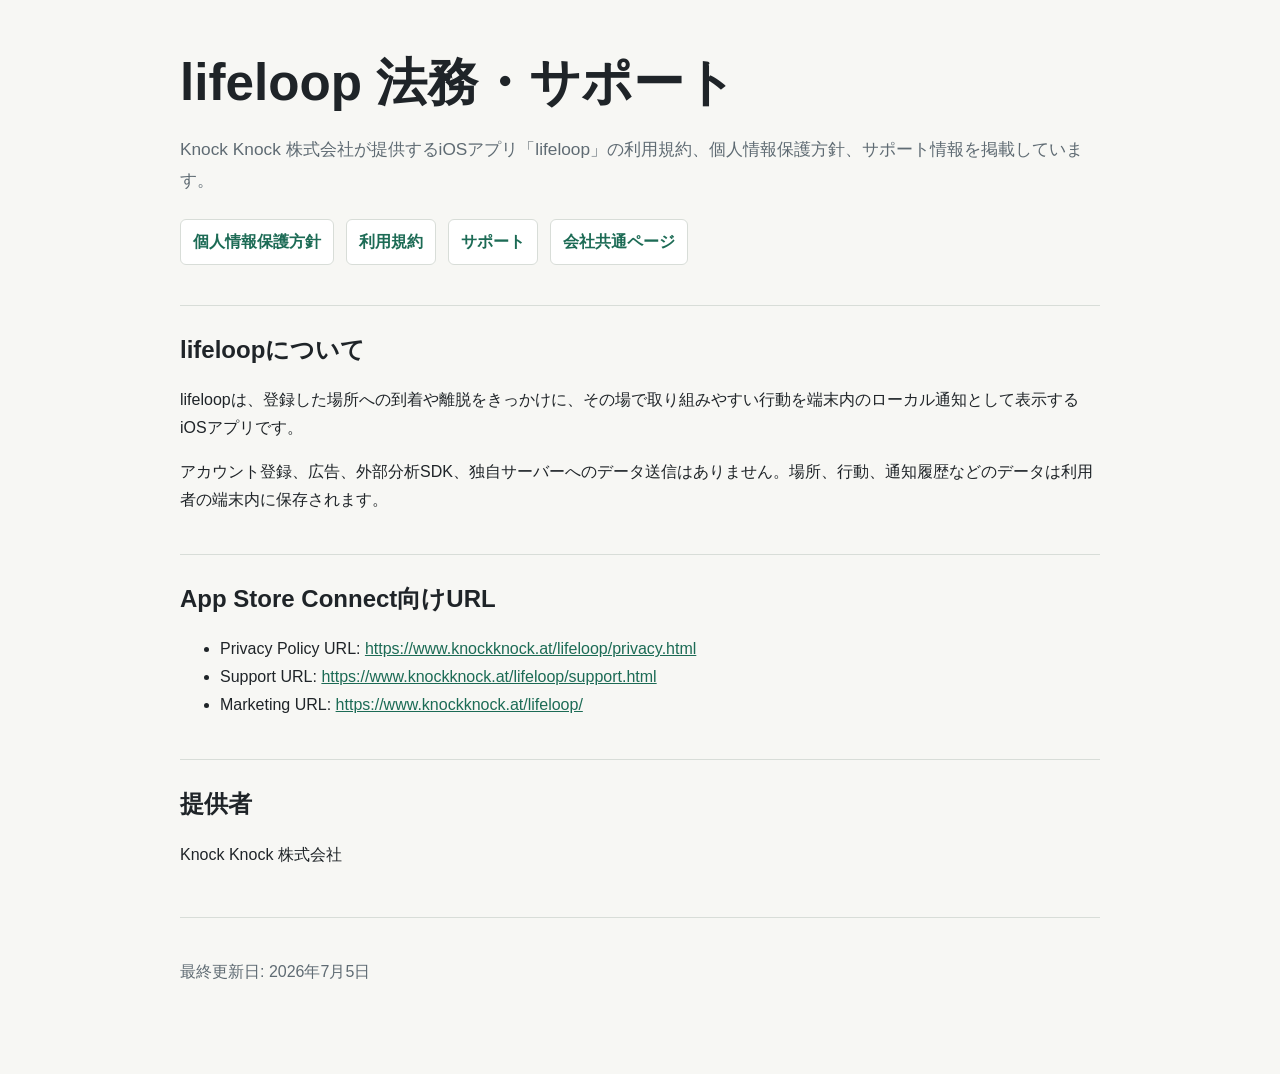
==== docs/lifeloop/index.html @ 72b38f8c "Update public documentation URLs" ====
<!doctype html>
<html lang="ja">
<head>
  <meta charset="utf-8">
  <meta name="viewport" content="width=device-width, initial-scale=1">
  <title>lifeloop 法務・サポート | Knock Knock 株式会社</title>
  <link rel="stylesheet" href="../styles.css">
</head>
<body>
  <main>
    <h1>lifeloop 法務・サポート</h1>
    <p class="lead">Knock Knock 株式会社が提供するiOSアプリ「lifeloop」の利用規約、個人情報保護方針、サポート情報を掲載しています。</p>

    <nav aria-label="lifeloop 公開文書">
      <a href="privacy.html">個人情報保護方針</a>
      <a href="terms.html">利用規約</a>
      <a href="support.html">サポート</a>
      <a href="../">会社共通ページ</a>
    </nav>

    <section>
      <h2>lifeloopについて</h2>
      <p>lifeloopは、登録した場所への到着や離脱をきっかけに、その場で取り組みやすい行動を端末内のローカル通知として表示するiOSアプリです。</p>
      <p>アカウント登録、広告、外部分析SDK、独自サーバーへのデータ送信はありません。場所、行動、通知履歴などのデータは利用者の端末内に保存されます。</p>
    </section>

    <section>
      <h2>App Store Connect向けURL</h2>
      <ul>
        <li>Privacy Policy URL: <a href="privacy.html">https://www.knockknock.at/lifeloop/privacy.html</a></li>
        <li>Support URL: <a href="support.html">https://www.knockknock.at/lifeloop/support.html</a></li>
        <li>Marketing URL: <a href="./">https://www.knockknock.at/lifeloop/</a></li>
      </ul>
    </section>

    <section>
      <h2>提供者</h2>
      <p>Knock Knock 株式会社</p>
    </section>

    <footer>
      <p>最終更新日: 2026年7月5日</p>
    </footer>
  </main>
</body>
</html>
---- docs/styles.css ----
:root {
  color-scheme: light dark;
  --background: #f7f7f4;
  --surface: #ffffff;
  --text: #1f2428;
  --muted: #5f6b73;
  --line: #d8ddd8;
  --accent: #1c6b55;
}

* {
  box-sizing: border-box;
}

body {
  margin: 0;
  background: var(--background);
  color: var(--text);
  font-family: -apple-system, BlinkMacSystemFont, "Hiragino Sans", "Yu Gothic", sans-serif;
  line-height: 1.75;
}

main {
  width: min(920px, calc(100% - 32px));
  margin: 0 auto;
  padding: 48px 0 72px;
}

nav {
  display: flex;
  flex-wrap: wrap;
  gap: 12px;
  margin: 24px 0 36px;
}

nav a,
.button-link {
  border: 1px solid var(--line);
  border-radius: 6px;
  padding: 8px 12px;
  background: var(--surface);
  color: var(--accent);
  text-decoration: none;
  font-weight: 600;
}

h1,
h2,
h3 {
  line-height: 1.35;
}

h1 {
  margin: 0 0 8px;
  font-size: clamp(2rem, 4vw, 3.2rem);
}

h2 {
  margin-top: 40px;
  border-top: 1px solid var(--line);
  padding-top: 28px;
}

p,
li {
  font-size: 1rem;
}

.lead {
  color: var(--muted);
  font-size: 1.08rem;
}

.notice {
  border-left: 4px solid var(--accent);
  background: var(--surface);
  padding: 14px 16px;
  margin: 28px 0;
}

.meta {
  color: var(--muted);
  margin: 0 0 20px;
}

footer {
  margin-top: 48px;
  border-top: 1px solid var(--line);
  padding-top: 24px;
  color: var(--muted);
  font-size: 0.92rem;
}

a {
  color: var(--accent);
}

@media (prefers-color-scheme: dark) {
  :root {
    --background: #151817;
    --surface: #202624;
    --text: #eef2ef;
    --muted: #a9b5ad;
    --line: #39423e;
    --accent: #7fd0b1;
  }
}
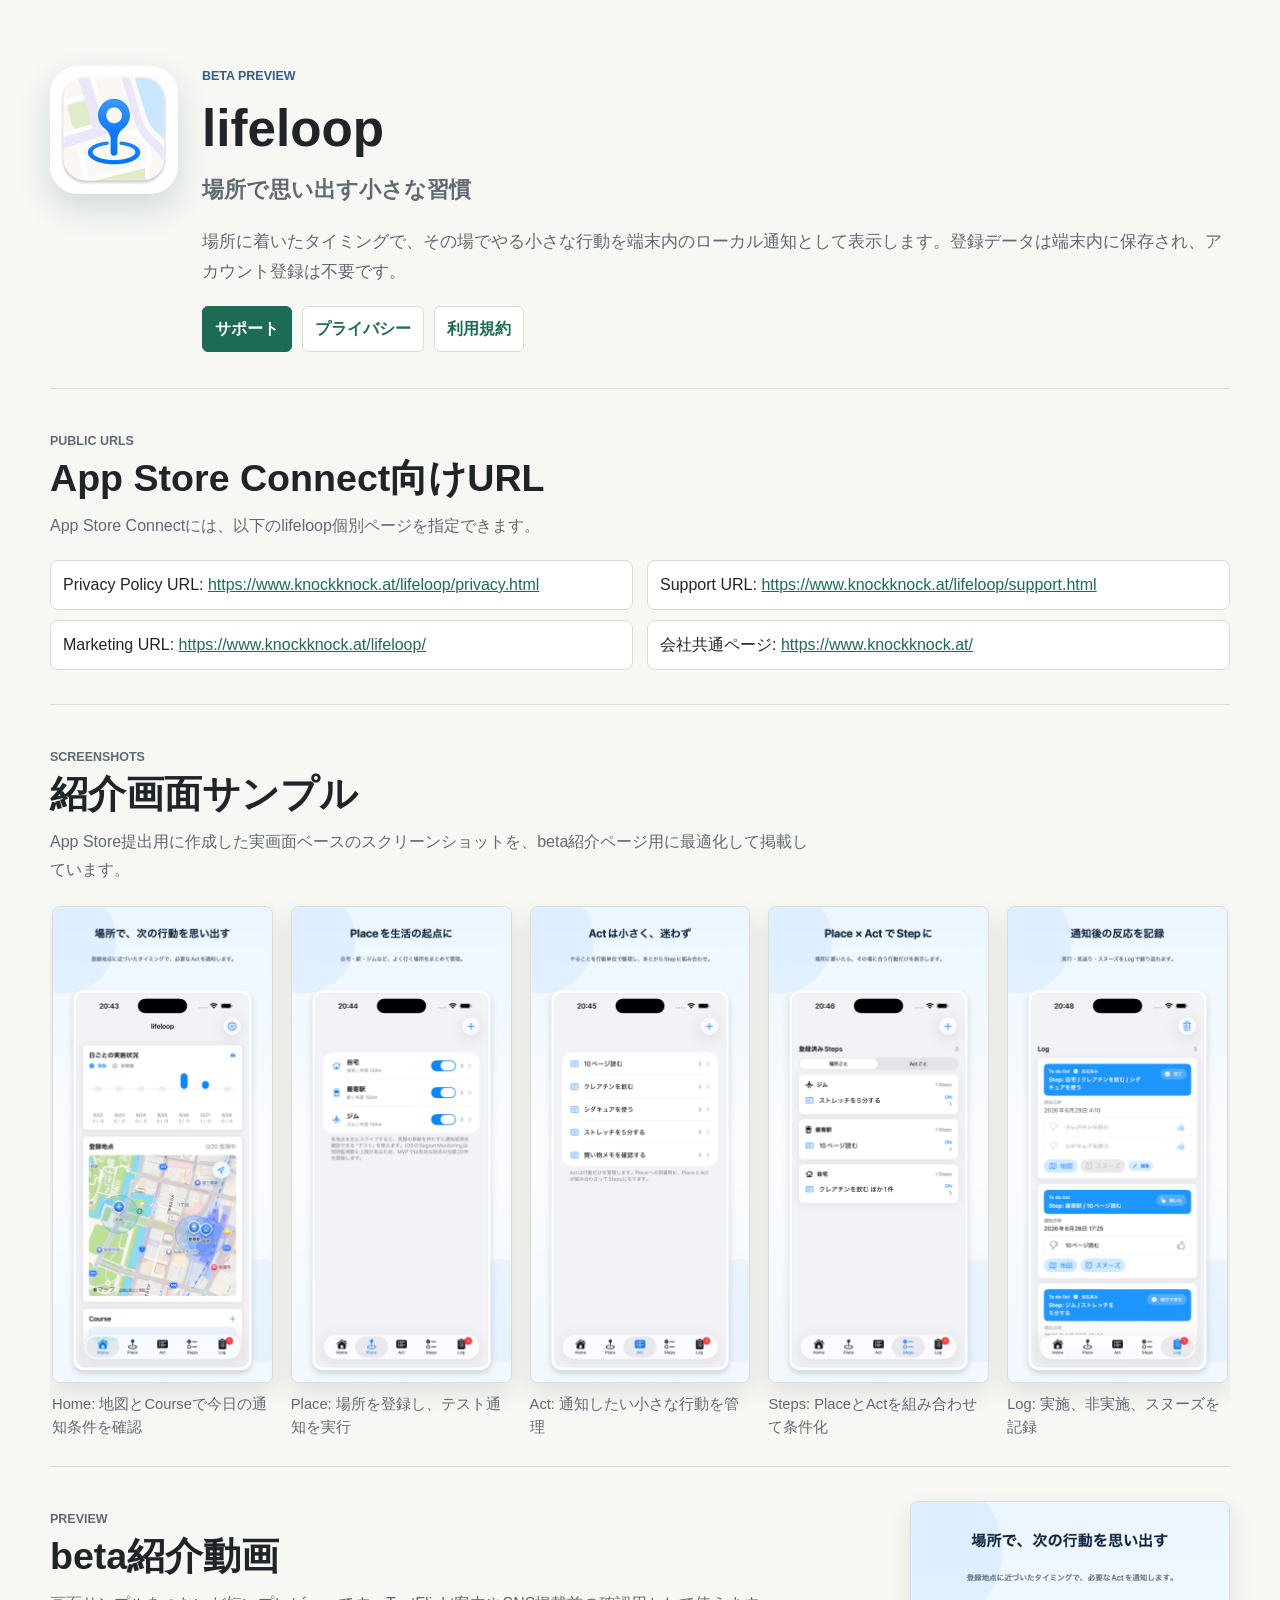
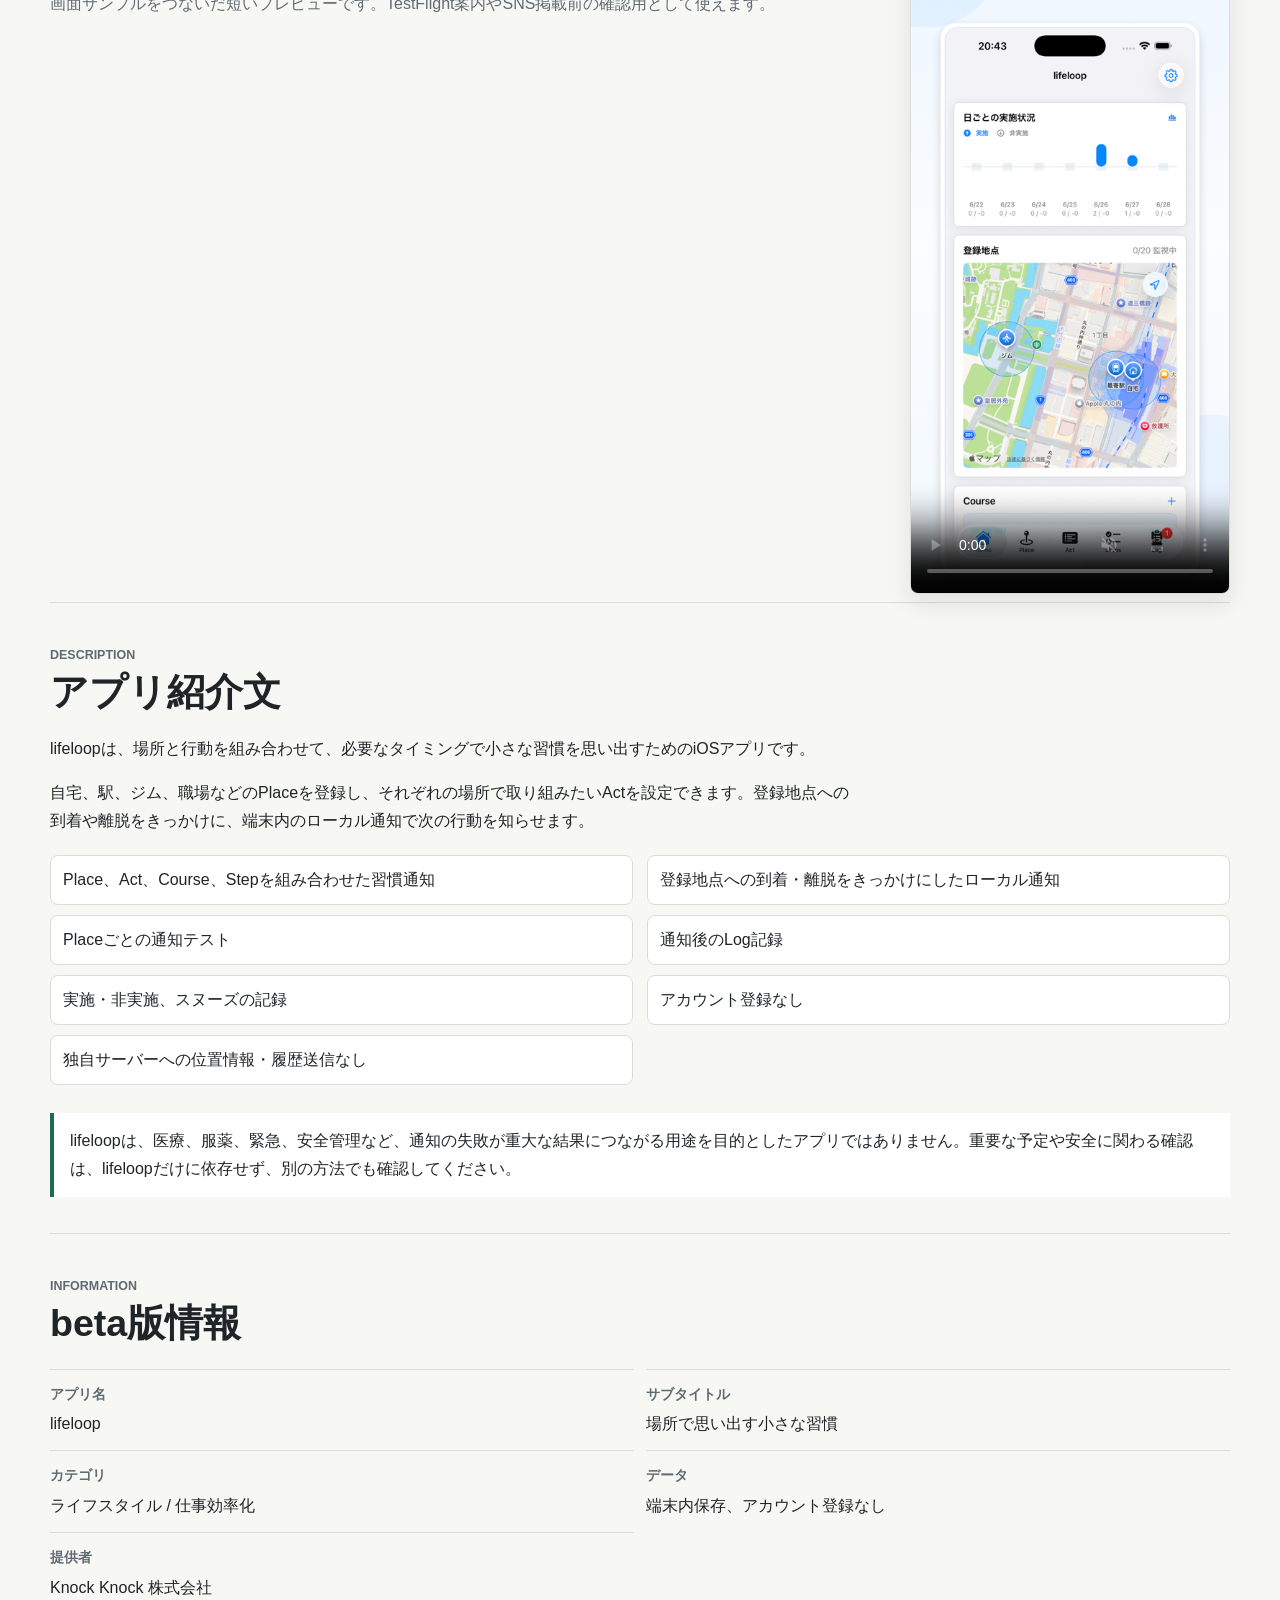
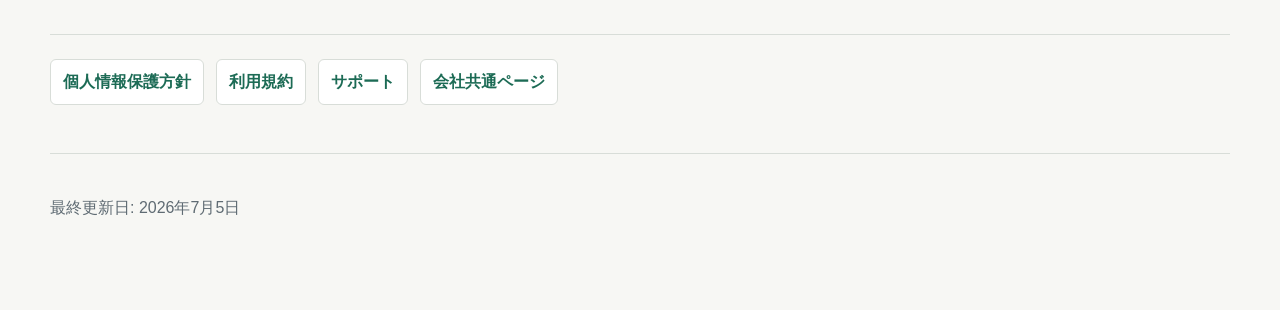
==== commit 76cfbc67: "Add lifeloop public preview assets" ====
--- a/docs/lifeloop/index.html
+++ b/docs/lifeloop/index.html
@@ -3,40 +3,138 @@
 <head>
   <meta charset="utf-8">
   <meta name="viewport" content="width=device-width, initial-scale=1">
-  <title>lifeloop 法務・サポート | Knock Knock 株式会社</title>
+  <title>lifeloop beta | 場所で思い出す小さな習慣</title>
+  <meta name="description" content="lifeloop betaは、場所と行動を組み合わせて、必要なタイミングで小さな習慣をローカル通知するiOSアプリです。">
   <link rel="stylesheet" href="../styles.css">
 </head>
 <body>
-  <main>
-    <h1>lifeloop 法務・サポート</h1>
-    <p class="lead">Knock Knock 株式会社が提供するiOSアプリ「lifeloop」の利用規約、個人情報保護方針、サポート情報を掲載しています。</p>
+  <main class="product-page">
+    <header class="product-hero" aria-labelledby="app-title">
+      <img class="app-icon" src="assets/app-icon.png" width="128" height="128" alt="lifeloop app icon">
+      <div class="product-heading">
+        <p class="eyebrow">Beta Preview</p>
+        <h1 id="app-title">lifeloop</h1>
+        <p class="subtitle">場所で思い出す小さな習慣</p>
+        <p class="lead">場所に着いたタイミングで、その場でやる小さな行動を端末内のローカル通知として表示します。登録データは端末内に保存され、アカウント登録は不要です。</p>
+        <div class="hero-actions" aria-label="lifeloop beta links">
+          <a class="button-link primary-link" href="support.html">サポート</a>
+          <a class="button-link" href="privacy.html">プライバシー</a>
+          <a class="button-link" href="terms.html">利用規約</a>
+        </div>
+      </div>
+    </header>
 
-    <nav aria-label="lifeloop 公開文書">
+    <section class="app-store-section" aria-labelledby="urls-title">
+      <div class="section-heading">
+        <p class="eyebrow">Public URLs</p>
+        <h2 id="urls-title">App Store Connect向けURL</h2>
+        <p>App Store Connectには、以下のlifeloop個別ページを指定できます。</p>
+      </div>
+      <ul class="feature-list">
+        <li>Privacy Policy URL: <a href="privacy.html">https://www.knockknock.at/lifeloop/privacy.html</a></li>
+        <li>Support URL: <a href="support.html">https://www.knockknock.at/lifeloop/support.html</a></li>
+        <li>Marketing URL: <a href="./">https://www.knockknock.at/lifeloop/</a></li>
+        <li>会社共通ページ: <a href="../">https://www.knockknock.at/</a></li>
+      </ul>
+    </section>
+
+    <section class="app-store-section" aria-labelledby="screens-title">
+      <div class="section-heading">
+        <p class="eyebrow">Screenshots</p>
+        <h2 id="screens-title">紹介画面サンプル</h2>
+        <p>App Store提出用に作成した実画面ベースのスクリーンショットを、beta紹介ページ用に最適化して掲載しています。</p>
+      </div>
+      <div class="screenshot-strip" aria-label="lifeloop screen samples">
+        <figure>
+          <img src="assets/screens/01-home-map.png" width="442" height="960" alt="lifeloop Home screen with map and course summary">
+          <figcaption>Home: 地図とCourseで今日の通知条件を確認</figcaption>
+        </figure>
+        <figure>
+          <img src="assets/screens/02-place.png" width="442" height="960" alt="lifeloop Place list screen">
+          <figcaption>Place: 場所を登録し、テスト通知を実行</figcaption>
+        </figure>
+        <figure>
+          <img src="assets/screens/03-act.png" width="442" height="960" alt="lifeloop Act list screen">
+          <figcaption>Act: 通知したい小さな行動を管理</figcaption>
+        </figure>
+        <figure>
+          <img src="assets/screens/04-steps.png" width="442" height="960" alt="lifeloop Steps setup screen">
+          <figcaption>Steps: PlaceとActを組み合わせて条件化</figcaption>
+        </figure>
+        <figure>
+          <img src="assets/screens/05-log.png" width="442" height="960" alt="lifeloop Log response screen">
+          <figcaption>Log: 実施、非実施、スヌーズを記録</figcaption>
+        </figure>
+      </div>
+    </section>
+
+    <section class="app-store-section media-section" aria-labelledby="preview-title">
+      <div class="section-heading">
+        <p class="eyebrow">Preview</p>
+        <h2 id="preview-title">beta紹介動画</h2>
+        <p>画面サンプルをつないだ短いプレビューです。TestFlight案内やSNS掲載前の確認用として使えます。</p>
+      </div>
+      <video class="preview-video" controls muted playsinline preload="metadata" poster="assets/screens/01-home-map.png">
+        <source src="assets/lifeloop-beta-preview.mp4" type="video/mp4">
+      </video>
+    </section>
+
+    <section class="app-store-section" aria-labelledby="description-title">
+      <div class="section-heading">
+        <p class="eyebrow">Description</p>
+        <h2 id="description-title">アプリ紹介文</h2>
+      </div>
+      <div class="description-copy">
+        <p>lifeloopは、場所と行動を組み合わせて、必要なタイミングで小さな習慣を思い出すためのiOSアプリです。</p>
+        <p>自宅、駅、ジム、職場などのPlaceを登録し、それぞれの場所で取り組みたいActを設定できます。登録地点への到着や離脱をきっかけに、端末内のローカル通知で次の行動を知らせます。</p>
+      </div>
+      <ul class="feature-list">
+        <li>Place、Act、Course、Stepを組み合わせた習慣通知</li>
+        <li>登録地点への到着・離脱をきっかけにしたローカル通知</li>
+        <li>Placeごとの通知テスト</li>
+        <li>通知後のLog記録</li>
+        <li>実施・非実施、スヌーズの記録</li>
+        <li>アカウント登録なし</li>
+        <li>独自サーバーへの位置情報・履歴送信なし</li>
+      </ul>
+      <p class="notice">lifeloopは、医療、服薬、緊急、安全管理など、通知の失敗が重大な結果につながる用途を目的としたアプリではありません。重要な予定や安全に関わる確認は、lifeloopだけに依存せず、別の方法でも確認してください。</p>
+    </section>
+
+    <section class="app-store-section" aria-labelledby="details-title">
+      <div class="section-heading">
+        <p class="eyebrow">Information</p>
+        <h2 id="details-title">beta版情報</h2>
+      </div>
+      <dl class="app-details">
+        <div>
+          <dt>アプリ名</dt>
+          <dd>lifeloop</dd>
+        </div>
+        <div>
+          <dt>サブタイトル</dt>
+          <dd>場所で思い出す小さな習慣</dd>
+        </div>
+        <div>
+          <dt>カテゴリ</dt>
+          <dd>ライフスタイル / 仕事効率化</dd>
+        </div>
+        <div>
+          <dt>データ</dt>
+          <dd>端末内保存、アカウント登録なし</dd>
+        </div>
+        <div>
+          <dt>提供者</dt>
+          <dd>Knock Knock 株式会社</dd>
+        </div>
+      </dl>
+    </section>
+
+    <nav class="footer-nav" aria-label="lifeloop public documents">
       <a href="privacy.html">個人情報保護方針</a>
       <a href="terms.html">利用規約</a>
       <a href="support.html">サポート</a>
       <a href="../">会社共通ページ</a>
     </nav>
-
-    <section>
-      <h2>lifeloopについて</h2>
-      <p>lifeloopは、登録した場所への到着や離脱をきっかけに、その場で取り組みやすい行動を端末内のローカル通知として表示するiOSアプリです。</p>
-      <p>アカウント登録、広告、外部分析SDK、独自サーバーへのデータ送信はありません。場所、行動、通知履歴などのデータは利用者の端末内に保存されます。</p>
-    </section>
-
-    <section>
-      <h2>App Store Connect向けURL</h2>
-      <ul>
-        <li>Privacy Policy URL: <a href="privacy.html">https://www.knockknock.at/lifeloop/privacy.html</a></li>
-        <li>Support URL: <a href="support.html">https://www.knockknock.at/lifeloop/support.html</a></li>
-        <li>Marketing URL: <a href="./">https://www.knockknock.at/lifeloop/</a></li>
-      </ul>
-    </section>
-
-    <section>
-      <h2>提供者</h2>
-      <p>Knock Knock 株式会社</p>
-    </section>
 
     <footer>
       <p>最終更新日: 2026年7月5日</p>
--- a/docs/styles.css
+++ b/docs/styles.css
@@ -6,6 +6,9 @@
   --muted: #5f6b73;
   --line: #d8ddd8;
   --accent: #1c6b55;
+  --accent-strong: #124d3e;
+  --accent-soft: #e9f3ef;
+  --secondary: #315f87;
 }
 
 * {
@@ -95,6 +98,201 @@
   color: var(--accent);
 }
 
+.product-page {
+  width: min(1180px, calc(100% - 32px));
+}
+
+.product-page h2 {
+  margin: 0;
+  border-top: 0;
+  padding-top: 0;
+  font-size: clamp(1.55rem, 3vw, 2.35rem);
+}
+
+.product-hero {
+  display: grid;
+  grid-template-columns: 128px minmax(0, 1fr);
+  gap: 24px;
+  align-items: start;
+  padding: 18px 0 36px;
+}
+
+.app-icon {
+  width: 128px;
+  height: 128px;
+  border-radius: 28px;
+  box-shadow: 0 14px 32px rgb(28 107 85 / 18%);
+}
+
+.product-heading {
+  min-width: 0;
+}
+
+.eyebrow {
+  margin: 0 0 6px;
+  color: var(--secondary);
+  font-size: 0.78rem;
+  font-weight: 700;
+  text-transform: uppercase;
+}
+
+.subtitle {
+  margin: 0 0 14px;
+  color: var(--muted);
+  font-size: clamp(1.1rem, 2.3vw, 1.35rem);
+  font-weight: 700;
+}
+
+.hero-actions {
+  display: flex;
+  flex-wrap: wrap;
+  gap: 10px;
+  margin-top: 20px;
+}
+
+.primary-link {
+  background: var(--accent);
+  border-color: var(--accent);
+  color: #ffffff;
+}
+
+.app-store-section {
+  border-top: 1px solid var(--line);
+  padding: 34px 0 8px;
+}
+
+.section-heading {
+  max-width: 760px;
+  margin-bottom: 18px;
+}
+
+.section-heading p {
+  margin: 8px 0 0;
+  color: var(--muted);
+}
+
+.screenshot-strip {
+  display: grid;
+  grid-auto-flow: column;
+  grid-auto-columns: minmax(220px, 280px);
+  gap: 18px;
+  overflow-x: auto;
+  padding: 4px 2px 18px;
+  scroll-snap-type: x proximity;
+}
+
+.screenshot-strip figure {
+  margin: 0;
+  scroll-snap-align: start;
+}
+
+.screenshot-strip img,
+.preview-video {
+  display: block;
+  width: 100%;
+  height: auto;
+  border: 1px solid var(--line);
+  border-radius: 8px;
+  background: var(--surface);
+  box-shadow: 0 10px 24px rgb(31 36 40 / 10%);
+}
+
+.screenshot-strip figcaption {
+  min-height: 3.2em;
+  margin-top: 10px;
+  color: var(--muted);
+  font-size: 0.92rem;
+  line-height: 1.55;
+}
+
+.media-section {
+  display: grid;
+  grid-template-columns: minmax(0, 1fr) minmax(220px, 320px);
+  gap: 28px;
+  align-items: start;
+}
+
+.preview-video {
+  max-width: 320px;
+  justify-self: end;
+}
+
+.description-copy {
+  max-width: 800px;
+}
+
+.feature-list {
+  display: grid;
+  grid-template-columns: repeat(2, minmax(0, 1fr));
+  gap: 10px 14px;
+  margin: 20px 0 26px;
+  padding: 0;
+  list-style: none;
+}
+
+.feature-list li {
+  border: 1px solid var(--line);
+  border-radius: 8px;
+  background: var(--surface);
+  padding: 10px 12px;
+}
+
+.app-details {
+  display: grid;
+  grid-template-columns: repeat(2, minmax(0, 1fr));
+  gap: 12px;
+  margin: 20px 0 0;
+}
+
+.app-details div {
+  border-top: 1px solid var(--line);
+  padding-top: 12px;
+}
+
+.app-details dt {
+  color: var(--muted);
+  font-size: 0.88rem;
+  font-weight: 700;
+}
+
+.app-details dd {
+  margin: 4px 0 0;
+}
+
+.footer-nav {
+  border-top: 1px solid var(--line);
+  padding-top: 24px;
+}
+
+@media (max-width: 720px) {
+  .product-hero {
+    grid-template-columns: 82px minmax(0, 1fr);
+    gap: 14px;
+    padding-top: 8px;
+  }
+
+  .app-icon {
+    width: 82px;
+    height: 82px;
+    border-radius: 18px;
+  }
+
+  .screenshot-strip {
+    grid-auto-columns: minmax(198px, 72vw);
+  }
+
+  .media-section,
+  .feature-list,
+  .app-details {
+    grid-template-columns: 1fr;
+  }
+
+  .preview-video {
+    max-width: min(320px, 100%);
+    justify-self: start;
+  }
+}
+
 @media (prefers-color-scheme: dark) {
   :root {
     --background: #151817;
@@ -103,5 +301,12 @@
     --muted: #a9b5ad;
     --line: #39423e;
     --accent: #7fd0b1;
-  }
-}
+    --accent-strong: #9ce0ca;
+    --accent-soft: #1e312b;
+    --secondary: #9dc5ef;
+  }
+
+  .primary-link {
+    color: #10201b;
+  }
+}
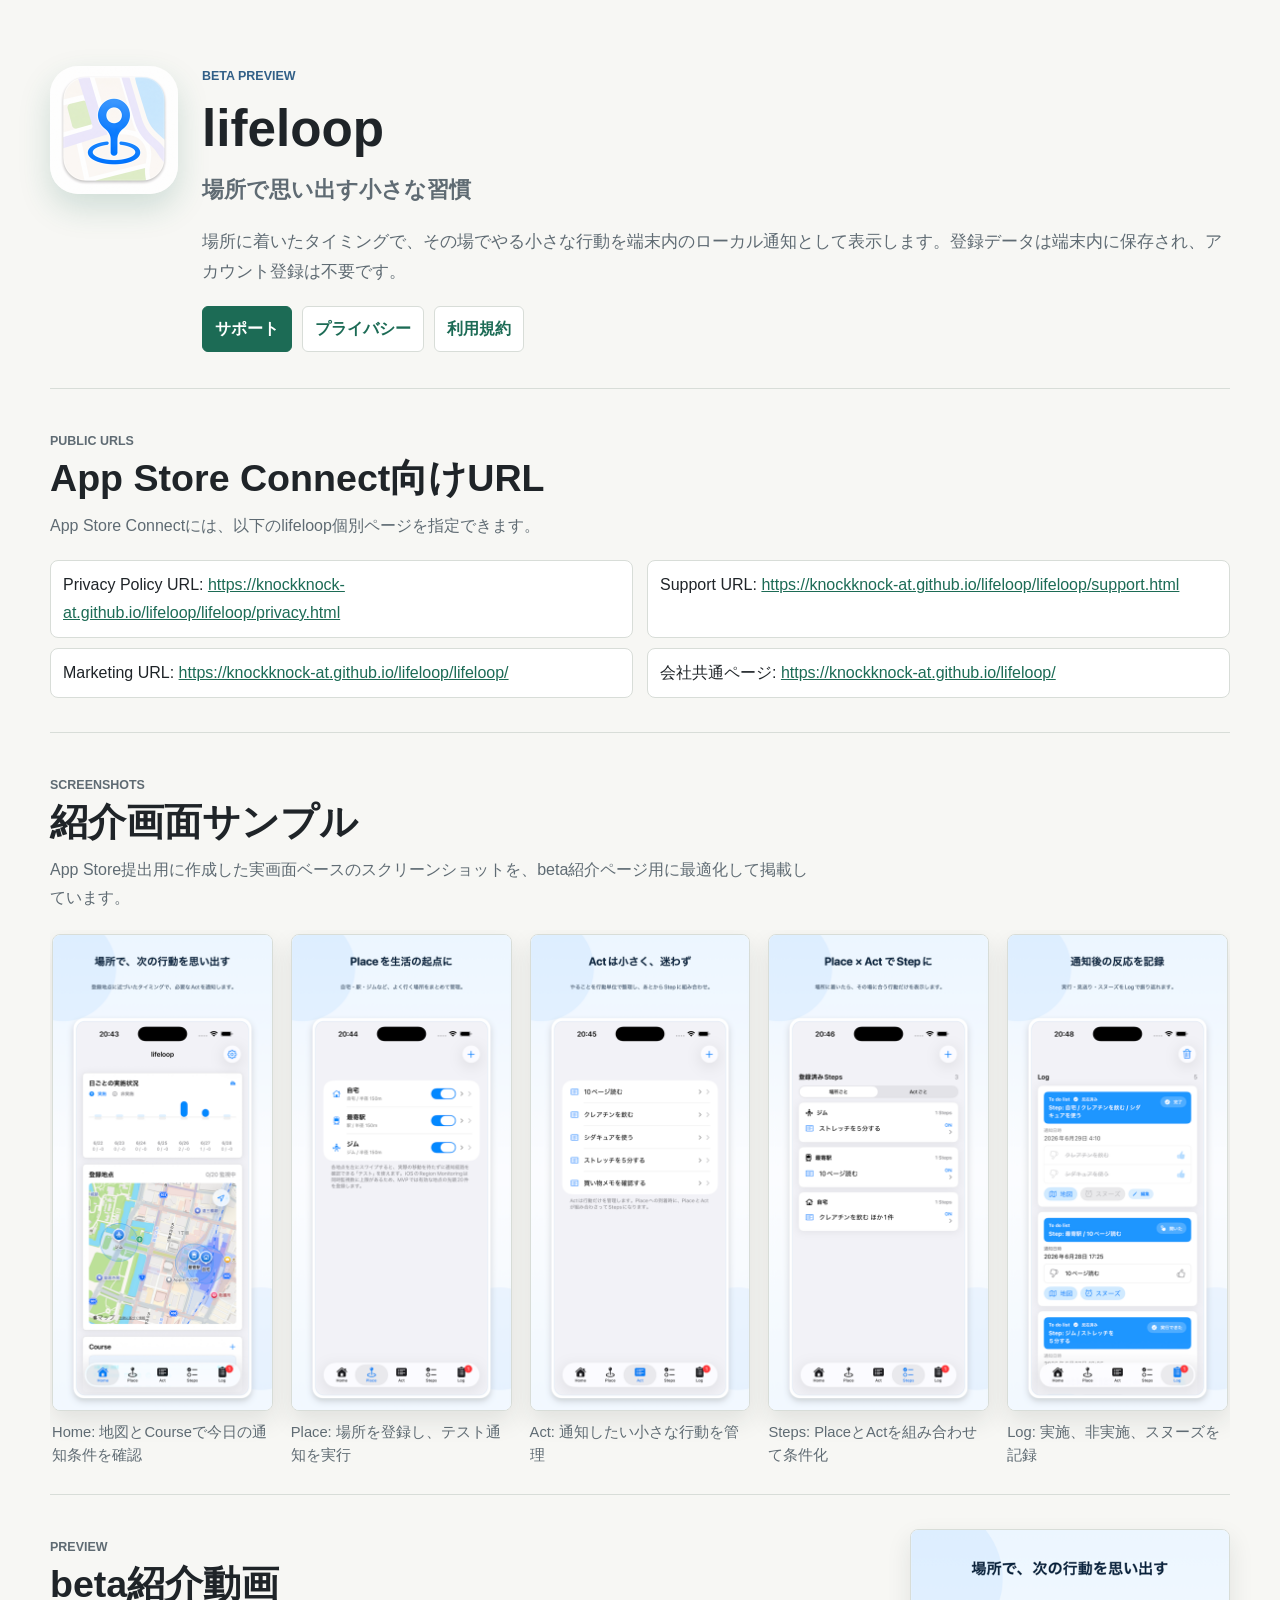
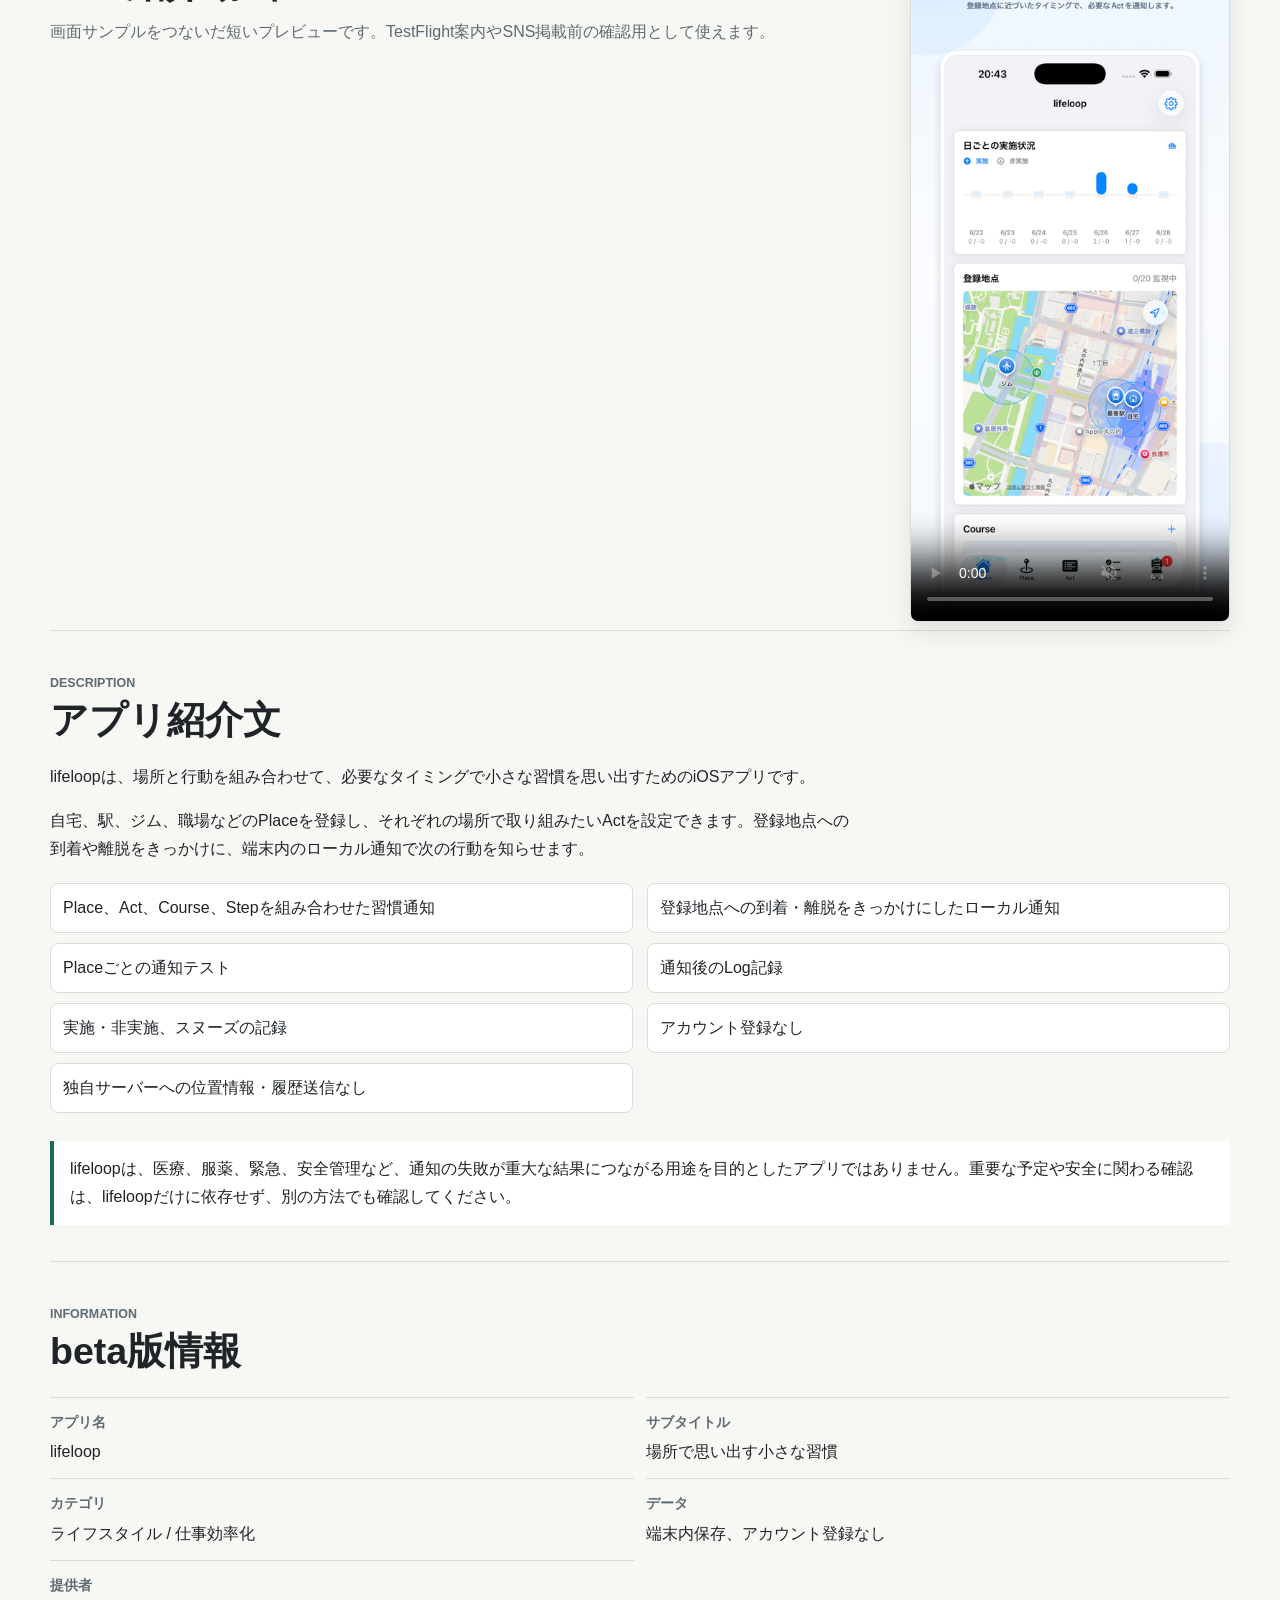
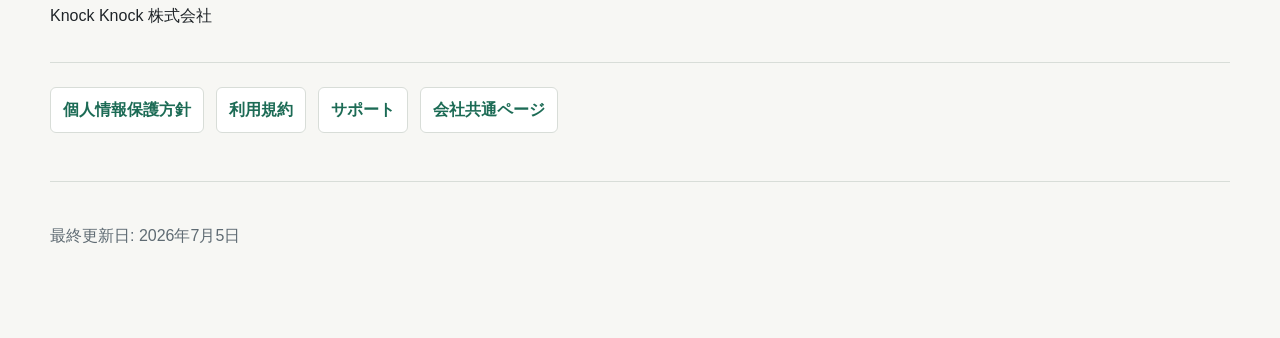
==== commit e74ae064: "Add public legal links to app settings" ====
--- a/docs/lifeloop/index.html
+++ b/docs/lifeloop/index.html
@@ -5,7 +5,7 @@
   <meta name="viewport" content="width=device-width, initial-scale=1">
   <title>lifeloop beta | 場所で思い出す小さな習慣</title>
   <meta name="description" content="lifeloop betaは、場所と行動を組み合わせて、必要なタイミングで小さな習慣をローカル通知するiOSアプリです。">
-  <link rel="stylesheet" href="../styles.css">
+  <link rel="stylesheet" href="../styles.css?v=20260705-beta">
 </head>
 <body>
   <main class="product-page">
@@ -31,10 +31,10 @@
         <p>App Store Connectには、以下のlifeloop個別ページを指定できます。</p>
       </div>
       <ul class="feature-list">
-        <li>Privacy Policy URL: <a href="privacy.html">https://www.knockknock.at/lifeloop/privacy.html</a></li>
-        <li>Support URL: <a href="support.html">https://www.knockknock.at/lifeloop/support.html</a></li>
-        <li>Marketing URL: <a href="./">https://www.knockknock.at/lifeloop/</a></li>
-        <li>会社共通ページ: <a href="../">https://www.knockknock.at/</a></li>
+        <li>Privacy Policy URL: <a href="privacy.html">https://knockknock-at.github.io/lifeloop/lifeloop/privacy.html</a></li>
+        <li>Support URL: <a href="support.html">https://knockknock-at.github.io/lifeloop/lifeloop/support.html</a></li>
+        <li>Marketing URL: <a href="./">https://knockknock-at.github.io/lifeloop/lifeloop/</a></li>
+        <li>会社共通ページ: <a href="../">https://knockknock-at.github.io/lifeloop/</a></li>
       </ul>
     </section>
 
--- a/docs/styles.css
+++ b/docs/styles.css
@@ -231,10 +231,12 @@
 }
 
 .feature-list li {
+  min-width: 0;
   border: 1px solid var(--line);
   border-radius: 8px;
   background: var(--surface);
   padding: 10px 12px;
+  overflow-wrap: anywhere;
 }
 
 .app-details {
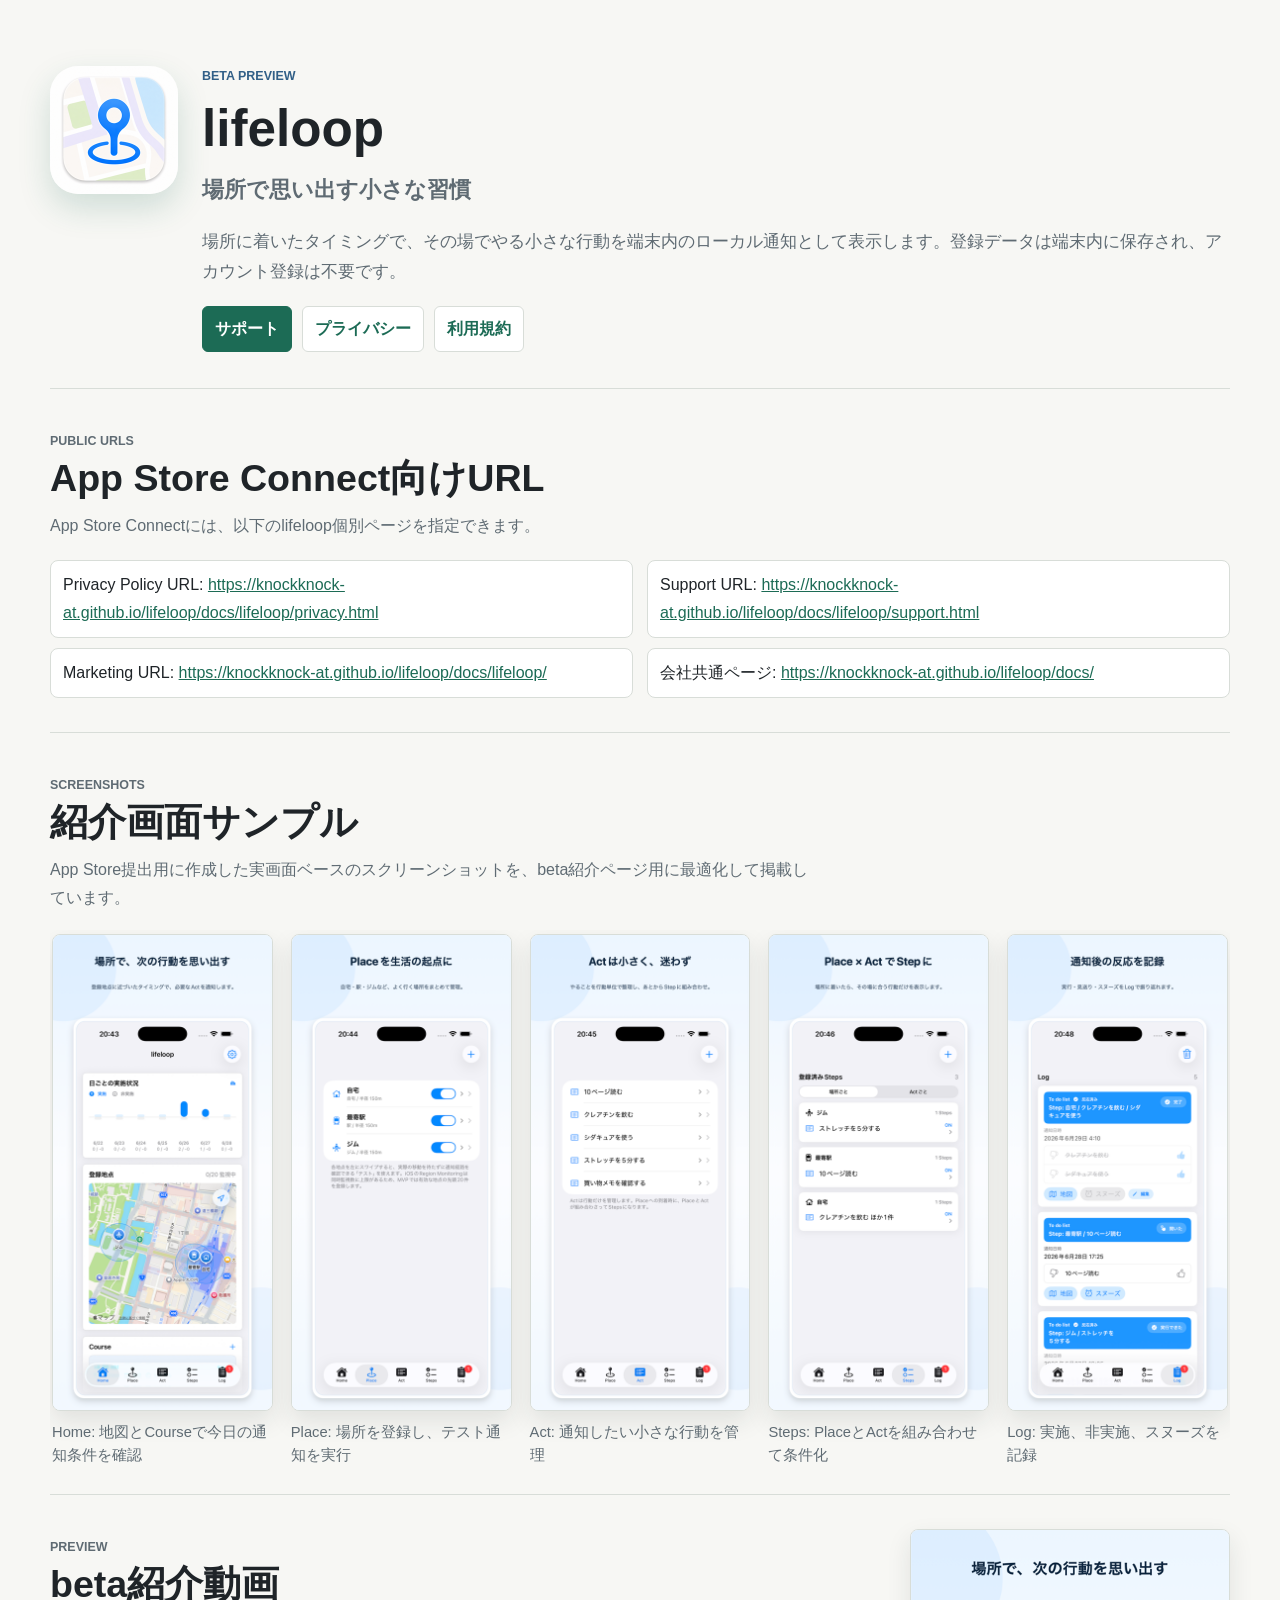
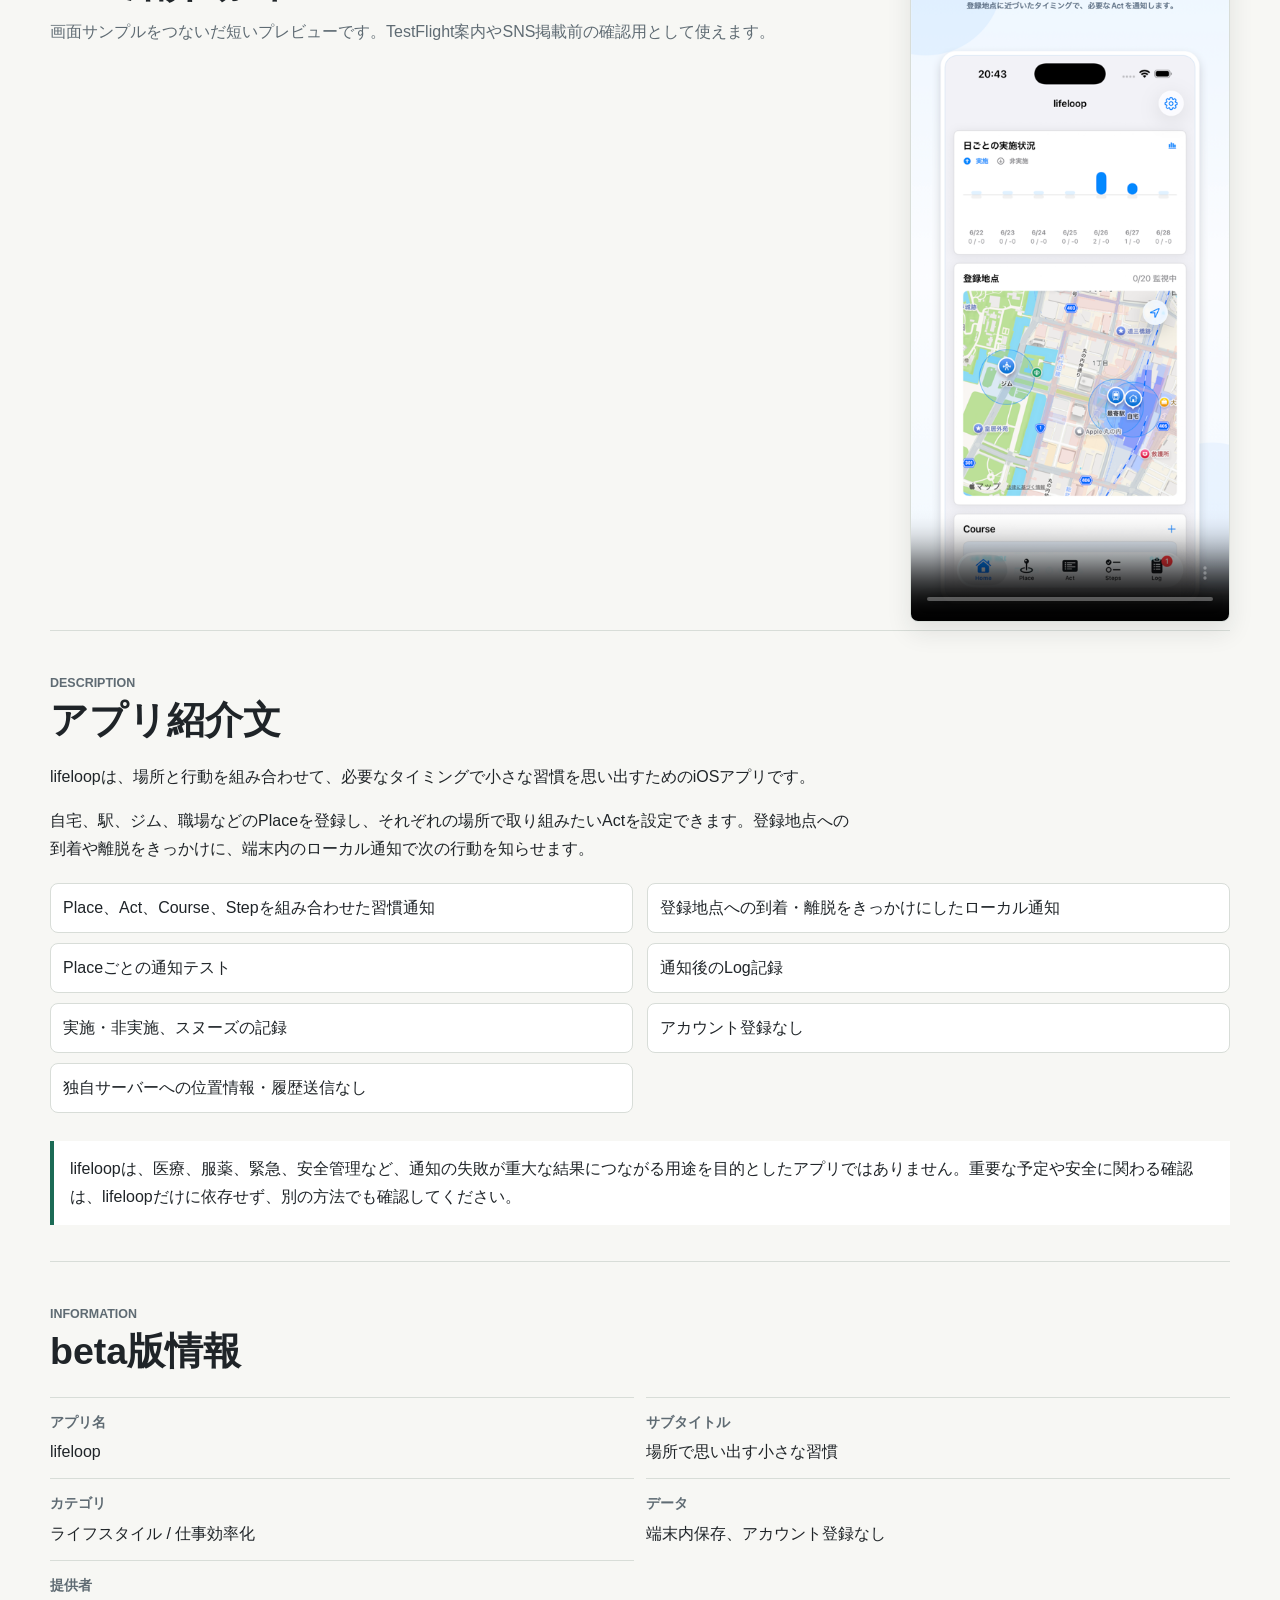
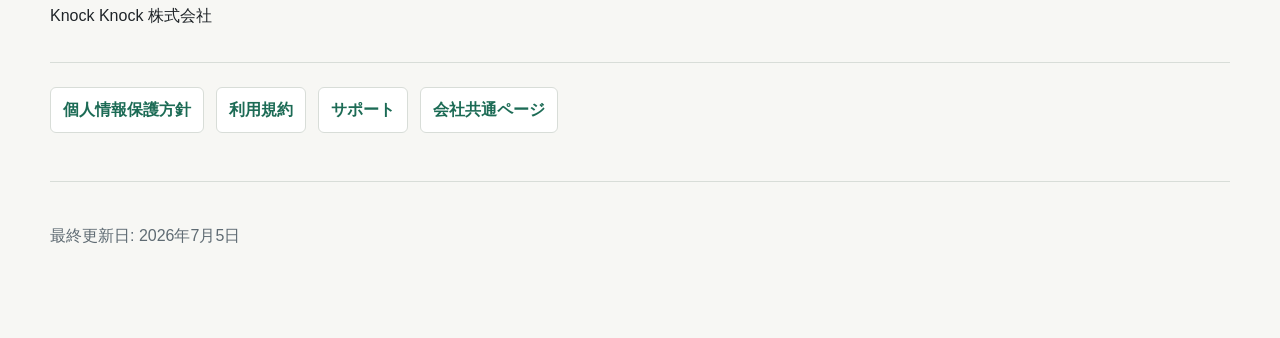
==== commit 99d97139: "Fix public document URLs for Pages" ====
--- a/docs/lifeloop/index.html
+++ b/docs/lifeloop/index.html
@@ -31,10 +31,10 @@
         <p>App Store Connectには、以下のlifeloop個別ページを指定できます。</p>
       </div>
       <ul class="feature-list">
-        <li>Privacy Policy URL: <a href="privacy.html">https://knockknock-at.github.io/lifeloop/lifeloop/privacy.html</a></li>
-        <li>Support URL: <a href="support.html">https://knockknock-at.github.io/lifeloop/lifeloop/support.html</a></li>
-        <li>Marketing URL: <a href="./">https://knockknock-at.github.io/lifeloop/lifeloop/</a></li>
-        <li>会社共通ページ: <a href="../">https://knockknock-at.github.io/lifeloop/</a></li>
+        <li>Privacy Policy URL: <a href="privacy.html">https://knockknock-at.github.io/lifeloop/docs/lifeloop/privacy.html</a></li>
+        <li>Support URL: <a href="support.html">https://knockknock-at.github.io/lifeloop/docs/lifeloop/support.html</a></li>
+        <li>Marketing URL: <a href="./">https://knockknock-at.github.io/lifeloop/docs/lifeloop/</a></li>
+        <li>会社共通ページ: <a href="../">https://knockknock-at.github.io/lifeloop/docs/</a></li>
       </ul>
     </section>
 
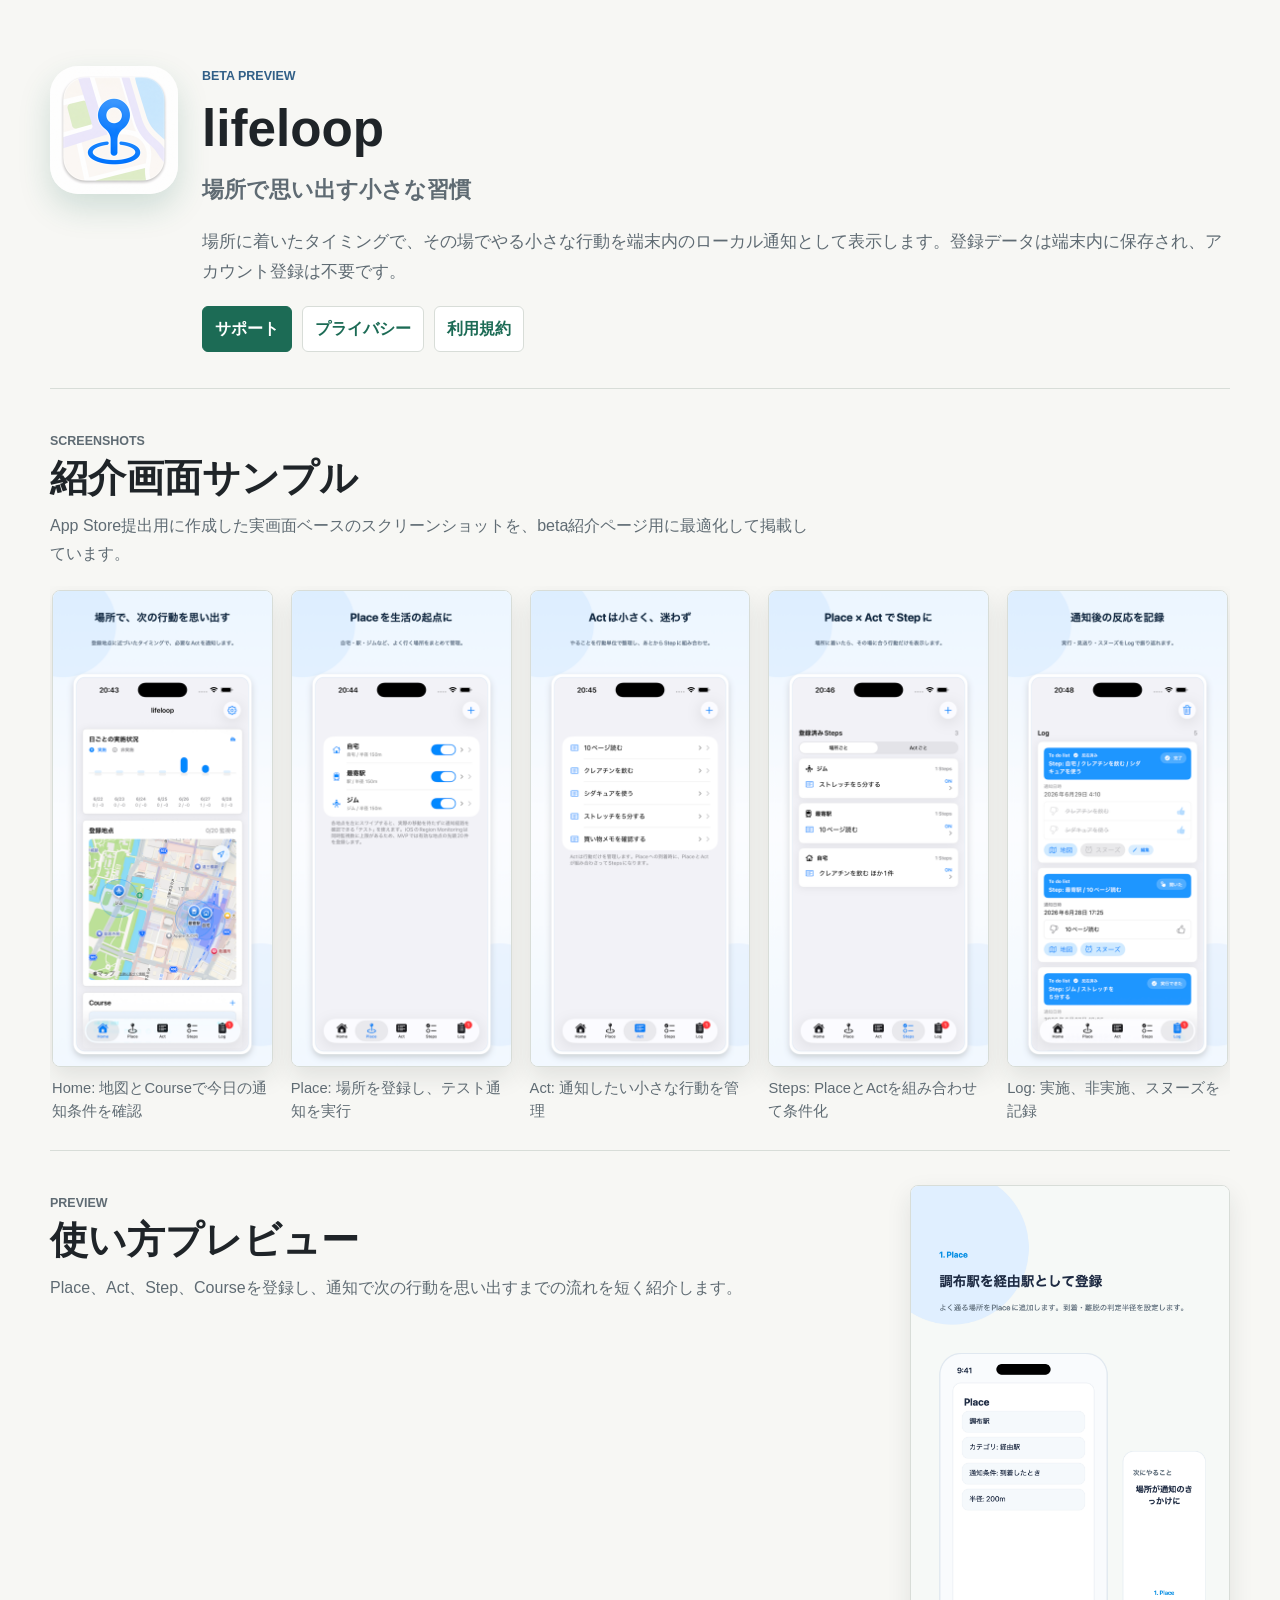
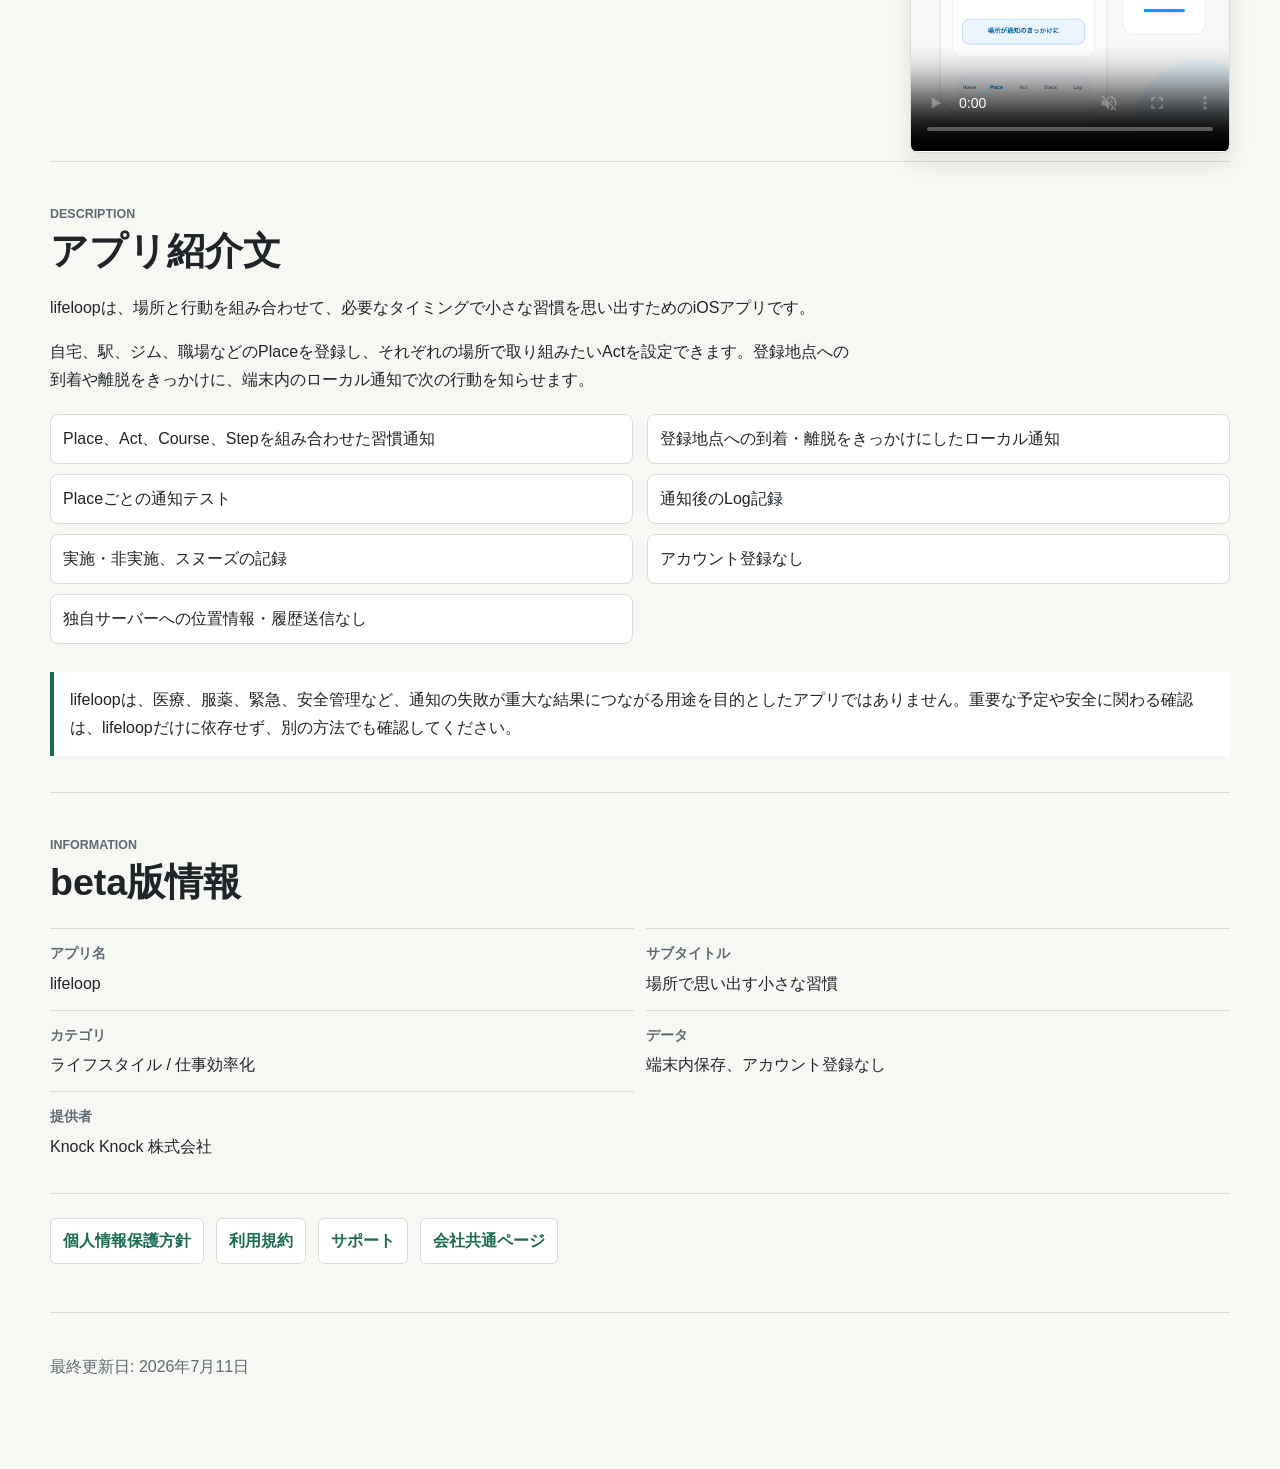
==== commit 5cfa22e0: "Publish lifeloop docs and preview video" ====
--- a/docs/lifeloop/index.html
+++ b/docs/lifeloop/index.html
@@ -23,20 +23,6 @@
         </div>
       </div>
     </header>
-
-    <section class="app-store-section" aria-labelledby="urls-title">
-      <div class="section-heading">
-        <p class="eyebrow">Public URLs</p>
-        <h2 id="urls-title">App Store Connect向けURL</h2>
-        <p>App Store Connectには、以下のlifeloop個別ページを指定できます。</p>
-      </div>
-      <ul class="feature-list">
-        <li>Privacy Policy URL: <a href="privacy.html">https://knockknock-at.github.io/lifeloop/docs/lifeloop/privacy.html</a></li>
-        <li>Support URL: <a href="support.html">https://knockknock-at.github.io/lifeloop/docs/lifeloop/support.html</a></li>
-        <li>Marketing URL: <a href="./">https://knockknock-at.github.io/lifeloop/docs/lifeloop/</a></li>
-        <li>会社共通ページ: <a href="../">https://knockknock-at.github.io/lifeloop/docs/</a></li>
-      </ul>
-    </section>
 
     <section class="app-store-section" aria-labelledby="screens-title">
       <div class="section-heading">
@@ -71,10 +57,10 @@
     <section class="app-store-section media-section" aria-labelledby="preview-title">
       <div class="section-heading">
         <p class="eyebrow">Preview</p>
-        <h2 id="preview-title">beta紹介動画</h2>
-        <p>画面サンプルをつないだ短いプレビューです。TestFlight案内やSNS掲載前の確認用として使えます。</p>
+        <h2 id="preview-title">使い方プレビュー</h2>
+        <p>Place、Act、Step、Courseを登録し、通知で次の行動を思い出すまでの流れを短く紹介します。</p>
       </div>
-      <video class="preview-video" controls muted playsinline preload="metadata" poster="assets/screens/01-home-map.png">
+      <video class="preview-video" controls muted playsinline preload="metadata" poster="assets/lifeloop-workflow-poster.png">
         <source src="assets/lifeloop-beta-preview.mp4" type="video/mp4">
       </video>
     </section>
@@ -137,7 +123,7 @@
     </nav>
 
     <footer>
-      <p>最終更新日: 2026年7月5日</p>
+      <p>最終更新日: 2026年7月11日</p>
     </footer>
   </main>
 </body>
